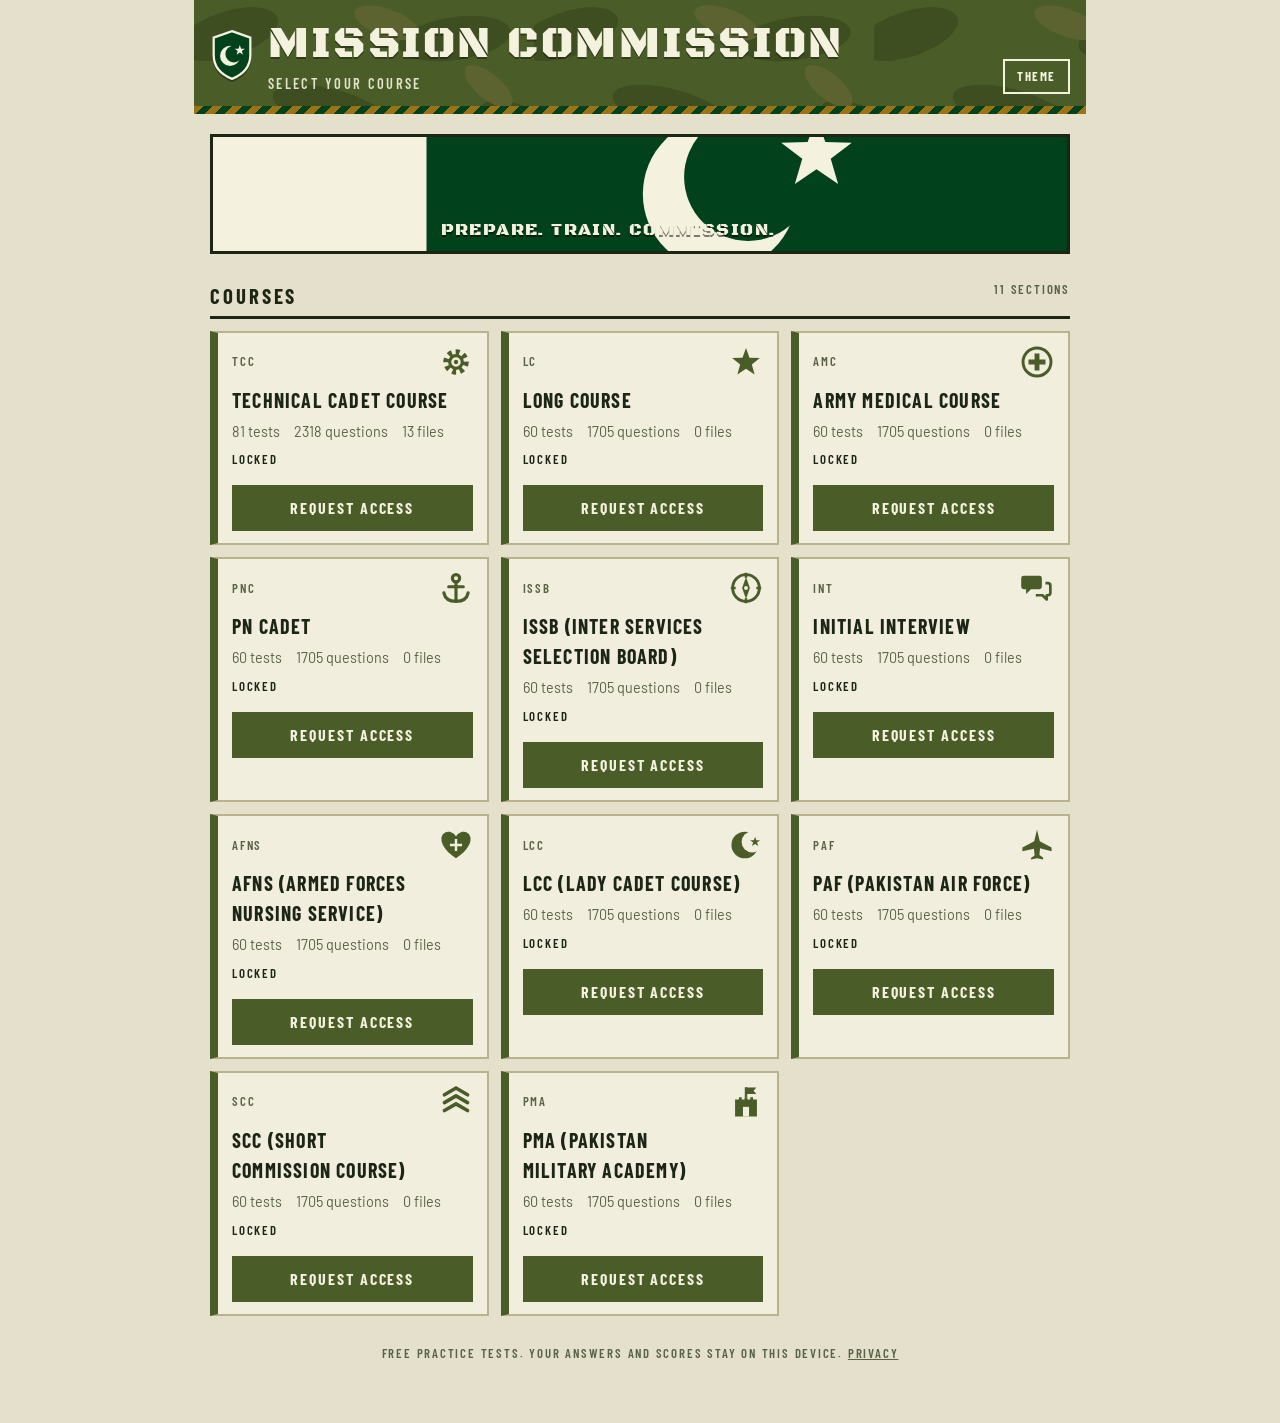
==== index.html @ 582a032e "Mission Commission website" ====
<!doctype html>
<html lang="en"><head><meta charset="utf-8"><meta name="viewport" content="width=device-width,initial-scale=1,viewport-fit=cover">
<title>Mission Commission · Free ISSB, PMA &amp; TCC Mock Tests</title>
<meta name="description" content="Free mock tests for Pakistan Armed Forces entry: ISSB, PMA Long Course, TCC, PAF, PN, AFNS and more. Timed verbal, non-verbal and academic tests with instant results.">
<meta name="theme-color" content="#01411C">
<link rel="icon" href="icons/favicon.svg" type="image/svg+xml">
<link rel="icon" href="icons/favicon-32.png" sizes="32x32" type="image/png">
<link rel="apple-touch-icon" href="icons/apple-touch-icon.png">
<link rel="manifest" href="manifest.webmanifest">
<meta name="apple-mobile-web-app-capable" content="yes">
<meta name="apple-mobile-web-app-title" content="Mission Commission">
<meta property="og:type" content="website">
<meta property="og:title" content="Mission Commission · Free Mock Tests">
<meta property="og:description" content="Free mock tests for Pakistan Armed Forces entry: ISSB, PMA Long Course, TCC, PAF, PN, AFNS and more. Timed verbal, non-verbal and academic tests with instant results.">
<meta property="og:image" content="https://YOUR-DOMAIN/og-image.png">
<meta property="og:url" content="https://YOUR-DOMAIN/">
<meta name="twitter:card" content="summary_large_image">
<link rel="preconnect" href="https://fonts.googleapis.com"><link rel="preconnect" href="https://fonts.gstatic.com" crossorigin>
<link rel="stylesheet" href="style.css">
</head><body>
<div id="app" class="wrap"><div style="padding:28px 0"><h1 style="font-family:Impact,'Arial Black',sans-serif;text-transform:uppercase;letter-spacing:.05em;font-size:2rem">Mission Commission</h1><p style="font-size:1.05rem"><b>Loading…</b> Open this link in Chrome or Safari.</p></div></div>
<noscript><p style="padding:20px">Mission Commission needs JavaScript. Please turn on JavaScript or open this page in Chrome or Safari.</p></noscript>

<script src="data/tests.js" defer></script>
<script src="app.js" defer></script>
<script>if('serviceWorker' in navigator)addEventListener('load',()=>navigator.serviceWorker.register('sw.js').catch(()=>{}));</script>
</body></html>
---- style.css ----
html{color-scheme:light}body{margin:0;font-size:16px;padding-left:16px;padding-right:16px}
@media (prefers-color-scheme: dark){:root:not([data-theme="light"]){color-scheme:dark}}
/* Layout: one centred field-manual column. Briefing board (test list) -> exam screen with sticky timer bar and slide-out roll-call palette -> debrief. */
:root{
  --bg:#e4e0cb; --panel:#f1eedd; --ink:#1d2514; --muted:#5b6247; --line:#b8b38d;
  --olive:#4a5d28; --olive-ink:#f4f1de; --brass:#9a7414; --ok:#2f6b2a; --bad:#a3301f; --none:#7a6a1c;
  --ok-bg:#d9e6c6; --bad-bg:#f0d3c8; --none-bg:#efe3b4;
  --font-display:'Black Ops One','Impact','Arial Black',sans-serif;
  --font-head:'Barlow Condensed','Arial Narrow',sans-serif;
  --font-body:'Barlow','Segoe UI',Arial,sans-serif;
}
@media (prefers-color-scheme: dark){:root:not([data-theme="light"]){
  --bg:#141a0e; --panel:#1e2615; --ink:#e9e7d3; --muted:#a3a98a; --line:#3b4528;
  --olive:#7f9a45; --olive-ink:#11160a; --brass:#d1a93a; --ok:#9fcf7a; --bad:#f08a72; --none:#e0c25a;
  --ok-bg:#2a3c1d; --bad-bg:#4a2419; --none-bg:#41381a; color-scheme:dark}}
:root[data-theme="dark"]{
  --bg:#141a0e; --panel:#1e2615; --ink:#e9e7d3; --muted:#a3a98a; --line:#3b4528;
  --olive:#7f9a45; --olive-ink:#11160a; --brass:#d1a93a; --ok:#9fcf7a; --bad:#f08a72; --none:#e0c25a;
  --ok-bg:#2a3c1d; --bad-bg:#4a2419; --none-bg:#41381a; color-scheme:dark}
*{box-sizing:border-box}
body{background:var(--bg);color:var(--ink);font-family:var(--font-body);font-size:16px;line-height:1.5;
  padding-block:0 40px;padding-left:max(16px,env(safe-area-inset-left,0px));padding-right:max(16px,env(safe-area-inset-right,0px))}
body::before{content:"";position:fixed;inset:0 0 auto;height:env(safe-area-inset-top,0px);z-index:30;background:var(--olive)}
.wrap{max-width:860px;margin:0 auto}
button{font:inherit;color:inherit;cursor:pointer}
:focus-visible{outline:3px solid var(--brass);outline-offset:2px}
h1,h2,h3{margin:0;font-weight:400;text-wrap:balance}
.stencil{font-family:var(--font-display);letter-spacing:.04em;text-transform:uppercase}
.label{font-family:var(--font-head);font-weight:600;letter-spacing:.14em;text-transform:uppercase;font-size:.8rem;color:var(--muted)}
.num{font-variant-numeric:tabular-nums}

/* masthead */
.mast{background:var(--olive);color:var(--olive-ink);margin:0 calc(-1*max(16px,env(safe-area-inset-left,0px)));
  padding:22px max(16px,env(safe-area-inset-left,0px)) 20px;border-bottom:6px double var(--brass)}
.mast .wrap{display:flex;justify-content:space-between;gap:16px;align-items:flex-end;flex-wrap:wrap}
.mast h1{font-family:var(--font-display);font-size:clamp(1.8rem,6vw,2.8rem);line-height:1;text-transform:uppercase;letter-spacing:.05em}
.mast p{margin:6px 0 0;font-family:var(--font-head);font-weight:600;letter-spacing:.16em;text-transform:uppercase;font-size:.9rem;opacity:.9}
.theme{border:2px solid currentColor;background:transparent;padding:6px 12px;font-family:var(--font-head);font-weight:700;letter-spacing:.12em;text-transform:uppercase;font-size:.8rem;color:var(--olive-ink)}

/* home */
.intro{margin:22px 0 8px;display:flex;gap:10px 28px;flex-wrap:wrap}
.intro div{min-width:0}
.intro b{font-family:var(--font-display);font-size:1.5rem;display:block;line-height:1.1}
.group{margin-top:26px}
.group h2{font-family:var(--font-head);font-weight:700;font-size:1.3rem;letter-spacing:.14em;text-transform:uppercase;border-bottom:3px solid var(--ink);padding-bottom:4px;margin-bottom:12px;display:flex;justify-content:space-between;gap:10px;flex-wrap:wrap}
.grid{display:grid;grid-template-columns:repeat(auto-fill,minmax(240px,1fr));gap:12px}
.card{background:var(--panel);border:2px solid var(--line);border-left:8px solid var(--olive);padding:12px 14px;display:flex;flex-direction:column;gap:6px;min-width:0}
.card h3{font-family:var(--font-head);font-weight:700;font-size:1.25rem;letter-spacing:.06em;text-transform:uppercase}
.meta{display:flex;gap:6px 14px;flex-wrap:wrap;font-size:.9rem;color:var(--muted)}
.best{font-family:var(--font-head);font-weight:600;font-size:.95rem;letter-spacing:.06em;text-transform:uppercase;min-height:1.4em}
.best.has{color:var(--ok)}
.btn{background:var(--olive);color:var(--olive-ink);border:2px solid var(--olive);padding:9px 16px;font-family:var(--font-head);font-weight:700;letter-spacing:.12em;text-transform:uppercase;font-size:1rem;min-height:44px}
.btn:hover{filter:brightness(1.1)}
.btn.ghost{background:transparent;color:var(--ink);border-color:var(--ink)}
.btn.danger{background:var(--bad);border-color:var(--bad);color:#fff}
.btn[disabled]{opacity:.4;cursor:not-allowed}
.rules{margin-top:30px;padding:14px 16px;border:2px dashed var(--line);color:var(--muted);font-size:.95rem}
.rules ul{margin:6px 0 0;padding-left:20px}

/* exam */
.bar{position:sticky;top:env(safe-area-inset-top,0px);z-index:20;background:var(--olive);color:var(--olive-ink);
  margin:0 calc(-1*max(16px,env(safe-area-inset-left,0px)));padding:8px max(16px,env(safe-area-inset-left,0px));border-bottom:4px solid var(--brass)}
.bar .wrap{display:flex;align-items:center;justify-content:space-between;gap:10px;flex-wrap:wrap}
.bar .t{font-family:var(--font-head);font-weight:700;letter-spacing:.1em;text-transform:uppercase;font-size:1rem;min-width:0}
.clock{font-family:var(--font-display);font-size:1.7rem;letter-spacing:.06em;font-variant-numeric:tabular-nums;line-height:1}
.clock.low{color:#ffd27a;animation:blink 1s steps(2) infinite}
@keyframes blink{50%{opacity:.45}}
@media (prefers-reduced-motion:reduce){.clock.low{animation:none}}
.prog{height:6px;background:var(--line);margin-top:0}
.prog i{display:block;height:100%;background:var(--brass);width:0}
.exam{display:grid;grid-template-columns:minmax(0,1fr) 230px;gap:20px;margin-top:18px;align-items:start}
@media (max-width:760px){.exam{grid-template-columns:minmax(0,1fr)}}
.qbox{background:var(--panel);border:2px solid var(--line);padding:16px}
.qhead{display:flex;justify-content:space-between;gap:10px;flex-wrap:wrap;margin-bottom:10px}
.qtext{font-size:1.15rem;font-weight:500;white-space:pre-line;overflow-wrap:anywhere;margin-bottom:14px}
.opts{display:grid;gap:10px}
.opt{display:flex;gap:12px;align-items:flex-start;text-align:left;width:100%;background:var(--bg);border:2px solid var(--line);padding:10px 12px;min-height:48px}
.opt:hover{border-color:var(--olive)}
.opt .k{flex:none;width:32px;height:32px;display:grid;place-items:center;border:2px solid var(--ink);font-family:var(--font-head);font-weight:700;font-size:1.1rem}
.opt .x{min-width:0;overflow-wrap:anywhere;padding-top:3px}
.opt.sel{background:var(--olive);color:var(--olive-ink);border-color:var(--olive)}
.opt.sel .k{background:var(--olive-ink);color:var(--olive);border-color:var(--olive-ink)}
.nav{display:flex;gap:10px;flex-wrap:wrap;margin-top:16px}
.nav .sp{flex:1}
.pal{background:var(--panel);border:2px solid var(--line);padding:12px}
.cells{display:grid;grid-template-columns:repeat(auto-fill,minmax(38px,1fr));gap:6px;margin-top:8px}
.cell{height:38px;border:2px solid var(--line);background:var(--bg);font-family:var(--font-head);font-weight:700;font-size:1rem;position:relative;padding:0}
.cell.ans{background:var(--olive);color:var(--olive-ink);border-color:var(--olive)}
.cell.flag::after{content:"";position:absolute;top:-2px;right:-2px;border:7px solid transparent;border-top-color:var(--brass);border-right-color:var(--brass)}
.cell.cur{outline:3px solid var(--brass);outline-offset:1px}
.legend{display:flex;flex-wrap:wrap;gap:4px 12px;margin-top:10px;font-size:.82rem;color:var(--muted)}
.legend span::before{content:"";display:inline-block;width:12px;height:12px;border:2px solid var(--line);margin-right:5px;vertical-align:-2px;background:var(--bg)}
.legend .a::before{background:var(--olive);border-color:var(--olive)}
.legend .f::before{background:var(--brass);border-color:var(--brass)}
.count{display:flex;justify-content:space-between;font-family:var(--font-head);font-weight:600;letter-spacing:.06em;text-transform:uppercase;margin-top:8px;font-size:.95rem}

.empty{border:2px dashed var(--line);padding:22px 18px;color:var(--muted)}
.empty b{display:block;color:var(--ink);font-family:var(--font-head);font-size:1.2rem;letter-spacing:.06em;text-transform:uppercase}
.empty p{margin:4px 0 0}
.frow{display:flex;gap:10px;align-items:center;flex-wrap:wrap;background:var(--panel);border:2px solid var(--line);border-left:8px solid var(--olive);padding:10px 12px;margin-bottom:10px}
.frow .fn{flex:1;min-width:160px;display:flex;flex-direction:column;overflow-wrap:anywhere}
.frow a.btn{text-decoration:none;display:inline-flex;align-items:center}
/* dialogs */
.veil{position:fixed;inset:0;background:rgba(10,14,6,.72);z-index:40;display:grid;place-items:center;padding:16px}
.dlg{background:var(--panel);border:3px solid var(--ink);max-width:440px;width:100%;padding:20px}
.dlg h3{font-family:var(--font-display);text-transform:uppercase;font-size:1.4rem;margin-bottom:8px}
.dlg .row{display:flex;gap:10px;flex-wrap:wrap;margin-top:16px}

/* results */
.score{margin-top:20px;background:var(--panel);border:3px solid var(--ink);padding:18px;display:grid;grid-template-columns:auto minmax(0,1fr);gap:18px;align-items:center}
@media (max-width:520px){.score{grid-template-columns:minmax(0,1fr)}}
.big{font-family:var(--font-display);font-size:clamp(3rem,14vw,5rem);line-height:1}
.big small{font-size:.4em;color:var(--muted)}
.verdict{font-family:var(--font-head);font-weight:700;font-size:1.5rem;letter-spacing:.1em;text-transform:uppercase}
.stats{display:grid;grid-template-columns:repeat(auto-fit,minmax(120px,1fr));gap:10px;margin-top:14px}
.stat{padding:10px 12px;border:2px solid var(--line);border-left-width:8px;background:var(--bg)}
.stat b{display:block;font-family:var(--font-display);font-size:1.8rem;line-height:1.1}
.stat.ok{border-left-color:var(--ok)} .stat.bad{border-left-color:var(--bad)} .stat.none{border-left-color:var(--none)}
.bars{display:flex;height:16px;margin-top:14px;border:2px solid var(--ink)}
.bars i{display:block;height:100%}
.filters{display:flex;gap:8px;flex-wrap:wrap;margin:22px 0 10px;align-items:center}
.chip{border:2px solid var(--ink);background:transparent;padding:6px 12px;font-family:var(--font-head);font-weight:700;letter-spacing:.1em;text-transform:uppercase;font-size:.9rem}
.chip[aria-pressed="true"]{background:var(--ink);color:var(--bg)}
.rev{background:var(--panel);border:2px solid var(--line);border-left:8px solid var(--line);padding:12px 14px;margin-bottom:12px}
.rev.ok{border-left-color:var(--ok)} .rev.bad{border-left-color:var(--bad)} .rev.none{border-left-color:var(--none)}
.tag{display:inline-block;padding:1px 8px;font-family:var(--font-head);font-weight:700;letter-spacing:.1em;text-transform:uppercase;font-size:.8rem}
.tag.ok{background:var(--ok-bg);color:var(--ok)} .tag.bad{background:var(--bad-bg);color:var(--bad)} .tag.none{background:var(--none-bg);color:var(--none)}
.ro{display:flex;gap:10px;padding:6px 8px;margin-top:6px;border:2px solid transparent}
.ro .k{flex:none;font-family:var(--font-head);font-weight:700;width:24px}
.ro .x{min-width:0;overflow-wrap:anywhere}
.ro.right{background:var(--ok-bg);border-color:var(--ok)}
.ro.wrong{background:var(--bad-bg);border-color:var(--bad)}
.ro em{font-style:normal;font-family:var(--font-head);font-weight:700;letter-spacing:.08em;text-transform:uppercase;font-size:.8rem;margin-left:auto;flex:none;padding-left:8px}
.footer{margin-top:30px;text-align:center}

.mast{background-color:var(--olive);background-image:url("data:image/svg+xml,<svg xmlns='http://www.w3.org/2000/svg' viewBox='0 0 300 140'><g opacity='.5'><ellipse cx='30' cy='30' rx='46' ry='20' fill='%23324019' transform='rotate(-18 30 30)'/><ellipse cx='120' cy='96' rx='52' ry='18' fill='%23324019' transform='rotate(14 120 96)'/><ellipse cx='230' cy='34' rx='50' ry='19' fill='%23324019' transform='rotate(-8 230 34)'/><ellipse cx='290' cy='110' rx='40' ry='16' fill='%23324019' transform='rotate(24 290 110)'/><ellipse cx='170' cy='20' rx='30' ry='12' fill='%23706a38' transform='rotate(20 170 20)'/><ellipse cx='60' cy='112' rx='36' ry='13' fill='%23706a38' transform='rotate(-12 60 112)'/><ellipse cx='260' cy='76' rx='26' ry='11' fill='%23706a38' transform='rotate(40 260 76)'/></g></svg>");background-size:340px auto;position:relative;border-bottom:0}
.mast::after{content:"";position:absolute;left:0;right:0;bottom:0;height:8px;background:repeating-linear-gradient(-45deg,var(--brass) 0 7px,#01411C 7px 14px)}
.mast .wrap{position:relative}
.brand{display:flex;gap:14px;align-items:center;min-width:0}
.brand>div{min-width:0}
.badge{flex:none;display:block;filter:drop-shadow(0 2px 0 rgba(0,0,0,.35));animation:pop .7s cubic-bezier(.2,1.4,.4,1) both}
.mbtns{display:flex;gap:8px;flex-wrap:wrap}
.mast h1{text-shadow:0 2px 0 rgba(0,0,0,.35)}
.cico{display:inline-flex;color:var(--olive);width:34px;height:34px}
.cico svg{overflow:visible}
.cico :is(.a-spin,.a-twinkle,.a-twinkle2,.a-beat,.a-sway,.a-needle,.a-bob,.a-fly,.a-flag,.c1,.c2,.c3){transform-box:fill-box;transform-origin:center}
.a-spin{animation:spin 7s linear infinite}
.a-twinkle{animation:twinkle 2.4s ease-in-out infinite}
.a-twinkle2{animation:twinkle 1.8s ease-in-out infinite}
.a-beat{animation:beat 1.6s ease-in-out infinite}
.a-sway{transform-origin:50% 10%!important;animation:sway 3.2s ease-in-out infinite}
.a-needle{animation:needle 5s ease-in-out infinite}
.a-bob{animation:bob 2.2s ease-in-out infinite}
.a-fly{animation:fly 3s ease-in-out infinite}
.a-flag{transform-origin:0 50%!important;animation:wave 1.4s ease-in-out infinite}
.c1,.c2,.c3{animation:chev 1.8s ease-in-out infinite}.c2{animation-delay:.2s}.c1{animation-delay:.4s}
.card:hover .cico{filter:drop-shadow(0 0 4px var(--brass))}
@keyframes spin{to{transform:rotate(360deg)}}
@keyframes twinkle{0%,100%{transform:scale(1) rotate(0)}50%{transform:scale(1.18) rotate(12deg)}}
@keyframes beat{0%,100%{transform:scale(1)}15%{transform:scale(1.14)}30%{transform:scale(1)}45%{transform:scale(1.1)}}
@keyframes sway{0%,100%{transform:rotate(-9deg)}50%{transform:rotate(9deg)}}
@keyframes needle{0%{transform:rotate(-30deg)}30%{transform:rotate(40deg)}60%{transform:rotate(-12deg)}100%{transform:rotate(-30deg)}}
@keyframes bob{0%,100%{transform:translateY(0)}50%{transform:translateY(-2.5px)}}
@keyframes fly{0%,100%{transform:translate(-1px,1.5px) rotate(-4deg)}50%{transform:translate(1px,-1.5px) rotate(4deg)}}
@keyframes wave{0%,100%{transform:skewY(0) scaleX(1)}50%{transform:skewY(-9deg) scaleX(.86)}}
@keyframes chev{0%,100%{opacity:.35;transform:translateY(2px)}50%{opacity:1;transform:translateY(-1px)}}
.facts{display:flex;gap:8px;flex-wrap:wrap}
@media (max-width:520px){.facts{width:100%}.facts .btn{flex:1;justify-content:center;text-align:center}}
.fico{flex:none;width:44px;height:44px;display:grid;place-items:center;background:#01411C;color:#f4f1de;font-family:var(--font-display);font-size:.8rem;letter-spacing:.06em;border:2px solid var(--ink)}
.cardhead{display:flex;align-items:center;justify-content:space-between;gap:8px}
.banner{display:block;margin-top:20px;border:3px solid var(--ink);position:relative;overflow:hidden;height:120px}
.banner svg{display:block;width:100%;height:100%}
.banner .txt{position:absolute;left:calc(25% + 14px);bottom:8px;right:10px;color:#f4f1de;font-family:var(--font-display);text-transform:uppercase;letter-spacing:.08em;font-size:clamp(.8rem,3.4vw,1.1rem);text-shadow:0 2px 0 rgba(0,0,0,.5);text-align:left}
.sweep{animation:sweep 4.5s ease-in-out infinite}
@keyframes sweep{0%{transform:translateX(0) skewX(-20deg)}60%,100%{transform:translateX(420px) skewX(-20deg)}}
@keyframes rise{from{opacity:0;transform:translateY(14px)}to{opacity:1;transform:none}}
@keyframes pop{from{opacity:0;transform:scale(.6)}to{opacity:1;transform:none}}
@keyframes slidein{from{opacity:0;transform:translateX(18px)}to{opacity:1;transform:none}}
@keyframes grow{from{transform:scaleX(0)}to{transform:scaleX(1)}}
#app>*{animation:rise .35s ease-out both}
.grid>*,.stats>*,.rev,.frow{animation:rise .4s ease-out both}
.grid>*:nth-child(2),.stats>*:nth-child(2){animation-delay:.06s}.grid>*:nth-child(3),.stats>*:nth-child(3){animation-delay:.12s}
.grid>*:nth-child(4),.stats>*:nth-child(4){animation-delay:.18s}.grid>*:nth-child(5){animation-delay:.24s}.grid>*:nth-child(6){animation-delay:.3s}
.grid>*:nth-child(n+7){animation-delay:.34s}
.card{transition:transform .15s,box-shadow .15s}
.card:hover{transform:translateY(-3px);box-shadow:0 6px 0 var(--line)}
.btn{transition:transform .1s,filter .15s}
.btn:active{transform:scale(.97)}
.qbox.swap{animation:slidein .28s ease-out both}
.opt.sel{animation:pop .22s ease-out}
.cell{transition:background .15s,transform .1s}
.cell:active{transform:scale(.92)}
.bars i{transform-origin:left;animation:grow .9s .15s cubic-bezier(.2,.8,.2,1) both}
.prog i{transition:width .4s ease}
.big{animation:pop .5s cubic-bezier(.2,1.4,.4,1) both}
@media (prefers-reduced-motion:reduce){*,*::before,*::after{animation:none!important;transition:none!important}}
.qimg{display:block;max-width:100%;height:auto;margin:0 auto 14px;background:#fff;border:2px solid var(--line)}
.picopts{grid-template-columns:repeat(auto-fit,minmax(64px,1fr))}
.opt.pic{justify-content:center;min-height:56px;padding:8px}
.opt.pic .k{width:36px;height:36px;font-size:1.25rem}
.picrev{display:flex;gap:8px;flex-wrap:wrap;margin-top:8px}

.accl{display:block;margin:2px 0 10px;color:var(--ink-soft,inherit)}.accl.on{color:var(--olive)}
.lockcard{max-width:560px;margin:22px auto;padding:22px;border:2px solid var(--ink);background:var(--card,transparent);animation:rise .4s both}
.lockico{display:inline-block;color:var(--olive);margin-bottom:6px}
.lockcard h2{margin:0 0 6px;font-family:var(--font-head);text-transform:uppercase;letter-spacing:.06em}
.locknote{margin:0 0 12px}.locksteps{margin:0 0 14px;padding-left:20px;line-height:1.5}.locksteps li{margin:4px 0}
.lockacts{display:flex;flex-wrap:wrap;gap:10px;margin-bottom:10px}.lockacts .btn{text-decoration:none;display:inline-flex;align-items:center}
.reqtext{width:100%;box-sizing:border-box;font:inherit;font-size:.9rem;padding:8px;border:1px solid var(--ink);background:transparent;color:var(--ink);resize:none;margin-bottom:12px}
.lockrow{display:flex;gap:10px;flex-wrap:wrap}.codein{flex:1 1 220px;min-height:44px;box-sizing:border-box;padding:8px 10px;font:inherit;border:2px solid var(--ink);background:transparent;color:var(--ink)}
.lockmsg{min-height:1.4em;margin-top:10px;font-weight:600}.lockmsg.bad{color:var(--bad)}.lockmsg.good{color:var(--olive)}
.lockdev{margin:14px 0 0;display:block}

/* Resume banner and footer (web build) */
.resume{display:flex;flex-wrap:wrap;gap:12px;align-items:center;justify-content:space-between;background:var(--panel);border:2px solid var(--brass);padding:14px 16px;margin:16px 0}
.resume b{display:block;font-family:var(--font-head);font-size:1.15rem;text-transform:uppercase;letter-spacing:.04em}
.resume .nav{margin:0}
.sitefoot{text-align:center;margin:28px 0 20px;opacity:.85}
.sitefoot a{color:inherit}
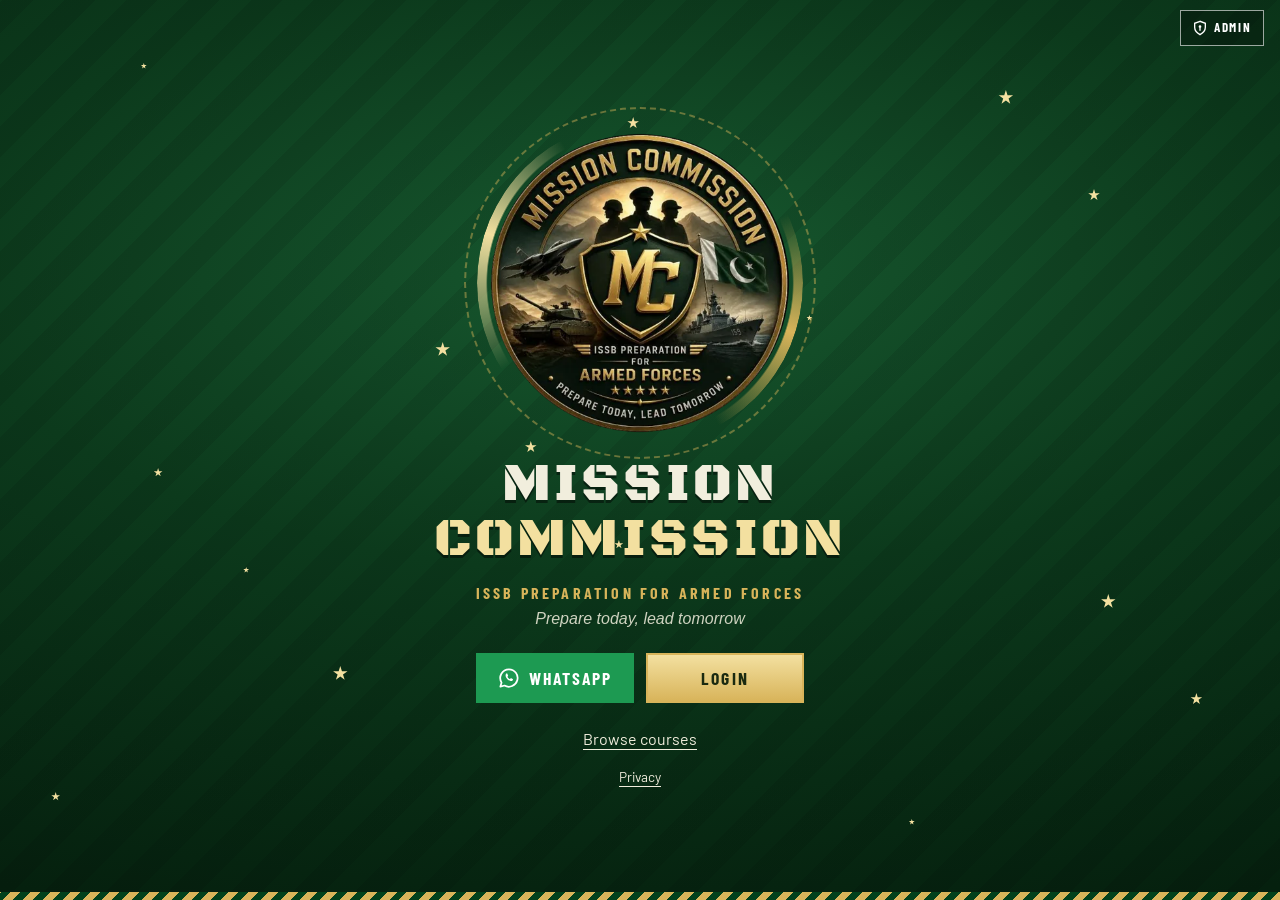
==== commit 3f1e3b5d: "Update Mission Commission with intro, login, admin and new design" ====
--- a/index.html
+++ b/index.html
@@ -1,27 +1,20 @@
 <!doctype html>
-<html lang="en"><head><meta charset="utf-8"><meta name="viewport" content="width=device-width,initial-scale=1,viewport-fit=cover">
-<title>Mission Commission · Free ISSB, PMA &amp; TCC Mock Tests</title>
-<meta name="description" content="Free mock tests for Pakistan Armed Forces entry: ISSB, PMA Long Course, TCC, PAF, PN, AFNS and more. Timed verbal, non-verbal and academic tests with instant results.">
-<meta name="theme-color" content="#01411C">
-<link rel="icon" href="icons/favicon.svg" type="image/svg+xml">
-<link rel="icon" href="icons/favicon-32.png" sizes="32x32" type="image/png">
+<html lang="en"><head><meta charset="utf-8">
+<meta name="viewport" content="width=device-width,initial-scale=1,viewport-fit=cover">
+<title>Mission Commission</title>
+<meta name="description" content="ISSB preparation for armed forces: timed mock tests in verbal, non-verbal and academics for every course.">
+<meta name="theme-color" content="#4a5d28">
+<meta property="og:title" content="Mission Commission"><meta property="og:description" content="ISSB preparation for armed forces. Prepare today, lead tomorrow."><meta property="og:type" content="website"><meta property="og:image" content="og-image.png">
+<link rel="icon" href="favicon.ico" sizes="any"><link rel="icon" type="image/png" sizes="32x32" href="icons/favicon-32.png">
 <link rel="apple-touch-icon" href="icons/apple-touch-icon.png">
 <link rel="manifest" href="manifest.webmanifest">
-<meta name="apple-mobile-web-app-capable" content="yes">
-<meta name="apple-mobile-web-app-title" content="Mission Commission">
-<meta property="og:type" content="website">
-<meta property="og:title" content="Mission Commission · Free Mock Tests">
-<meta property="og:description" content="Free mock tests for Pakistan Armed Forces entry: ISSB, PMA Long Course, TCC, PAF, PN, AFNS and more. Timed verbal, non-verbal and academic tests with instant results.">
-<meta property="og:image" content="https://YOUR-DOMAIN/og-image.png">
-<meta property="og:url" content="https://YOUR-DOMAIN/">
-<meta name="twitter:card" content="summary_large_image">
-<link rel="preconnect" href="https://fonts.googleapis.com"><link rel="preconnect" href="https://fonts.gstatic.com" crossorigin>
 <link rel="stylesheet" href="style.css">
 </head><body>
-<div id="app" class="wrap"><div style="padding:28px 0"><h1 style="font-family:Impact,'Arial Black',sans-serif;text-transform:uppercase;letter-spacing:.05em;font-size:2rem">Mission Commission</h1><p style="font-size:1.05rem"><b>Loading…</b> Open this link in Chrome or Safari.</p></div></div>
-<noscript><p style="padding:20px">Mission Commission needs JavaScript. Please turn on JavaScript or open this page in Chrome or Safari.</p></noscript>
+<div id="app" class="wrap"><div style="padding:28px 0"><h1 style="font-family:Impact,'Arial Black',sans-serif;text-transform:uppercase;letter-spacing:.05em;font-size:2rem">Mission Commission</h1><p style="font-size:1.05rem"><b>This preview cannot run the tests.</b> The file opened in a viewer that blocks scripts (for example the WhatsApp or Files preview).</p><p style="font-size:1.05rem">Open it in the Documents app, or use the web link, then open it in Safari or Chrome.</p></div></div>
+<noscript><p style="padding:20px">Mission Commission needs JavaScript. Open this file in Chrome or Safari, not in a file preview or a chat app.</p></noscript>
 
-<script src="data/tests.js" defer></script>
-<script src="app.js" defer></script>
-<script>if('serviceWorker' in navigator)addEventListener('load',()=>navigator.serviceWorker.register('sw.js').catch(()=>{}));</script>
+<script src="data/tests.js"></script>
+<script src="data/files.js"></script>
+<script src="data/admin.js"></script>
+<script src="app.js"></script>
 </body></html>
--- a/style.css
+++ b/style.css
@@ -1,5 +1,4 @@
-html{color-scheme:light}body{margin:0;font-size:16px;padding-left:16px;padding-right:16px}
-@media (prefers-color-scheme: dark){:root:not([data-theme="light"]){color-scheme:dark}}
+
 /* Layout: one centred field-manual column. Briefing board (test list) -> exam screen with sticky timer bar and slide-out roll-call palette -> debrief. */
 :root{
   --bg:#e4e0cb; --panel:#f1eedd; --ink:#1d2514; --muted:#5b6247; --line:#b8b38d;
@@ -210,10 +209,55 @@
 .lockrow{display:flex;gap:10px;flex-wrap:wrap}.codein{flex:1 1 220px;min-height:44px;box-sizing:border-box;padding:8px 10px;font:inherit;border:2px solid var(--ink);background:transparent;color:var(--ink)}
 .lockmsg{min-height:1.4em;margin-top:10px;font-weight:600}.lockmsg.bad{color:var(--bad)}.lockmsg.good{color:var(--olive)}
 .lockdev{margin:14px 0 0;display:block}
-
-/* Resume banner and footer (web build) */
-.resume{display:flex;flex-wrap:wrap;gap:12px;align-items:center;justify-content:space-between;background:var(--panel);border:2px solid var(--brass);padding:14px 16px;margin:16px 0}
-.resume b{display:block;font-family:var(--font-head);font-size:1.15rem;text-transform:uppercase;letter-spacing:.04em}
-.resume .nav{margin:0}
-.sitefoot{text-align:center;margin:28px 0 20px;opacity:.85}
-.sitefoot a{color:inherit}
+/* ---- logo, intro, admin ---- */
+:root{--ig1:#05200e;--ig2:#0c3a1c;--ig3:#17582f;--gold:#d8b45a;--gold2:#f3e0a0;--ipaper:#f1eedd}
+@keyframes mcspin{to{transform:rotate(360deg)}}
+@keyframes emblemIn{from{opacity:0;transform:scale(.35) rotate(-28deg)}60%{opacity:1}to{opacity:1;transform:none}}
+@keyframes glow{0%,100%{box-shadow:0 0 0 0 rgba(216,180,90,0),0 10px 30px rgba(0,0,0,.5)}50%{box-shadow:0 0 34px 6px rgba(216,180,90,.42),0 10px 30px rgba(0,0,0,.5)}}
+@keyframes letterUp{from{opacity:0;transform:translateY(28px) scale(.9)}to{opacity:1;transform:none}}
+@keyframes twk{0%,100%{opacity:.15;transform:scale(.7)}50%{opacity:.85;transform:scale(1.1)}}
+@keyframes shine{from{background-position:160% 0}to{background-position:-60% 0}}
+@keyframes stampIn{0%{opacity:0;transform:scale(2.6) rotate(-20deg)}55%{opacity:1;transform:scale(.92) rotate(3deg)}100%{opacity:1;transform:none}}
+.intro-pg{position:fixed;inset:0;z-index:60;overflow:auto;display:flex;flex-direction:column;align-items:center;justify-content:center;text-align:center;color:var(--ipaper);isolation:isolate;
+  padding:calc(64px + env(safe-area-inset-top,0px)) max(16px,env(safe-area-inset-right,0px)) calc(34px + env(safe-area-inset-bottom,0px)) max(16px,env(safe-area-inset-left,0px));
+  background:radial-gradient(120% 75% at 50% 30%,var(--ig3) 0%,var(--ig2) 45%,var(--ig1) 100%)}
+.intro-pg::before{content:"";position:absolute;inset:0;z-index:-1;opacity:.5;background:repeating-linear-gradient(-45deg,transparent 0 22px,rgba(0,0,0,.18) 22px 44px)}
+.stars{position:absolute;inset:0;z-index:-1;pointer-events:none;overflow:hidden}
+.stars i{position:absolute;width:var(--s);height:var(--s);background:var(--gold2);clip-path:polygon(50% 0,61% 35%,98% 35%,68% 57%,79% 91%,50% 70%,21% 91%,32% 57%,2% 35%,39% 35%);animation:twk 3.2s ease-in-out infinite}
+.emblem{position:relative;width:min(64vw,300px);aspect-ratio:1;margin:0 auto 18px;flex:none}
+.logo-big{position:relative;display:block;width:100%;height:100%;border-radius:50%;animation:emblemIn 1.1s cubic-bezier(.2,1.15,.3,1) both,glow 3.8s 1.3s ease-in-out infinite}
+.ring{position:absolute;border-radius:50%;pointer-events:none}
+.ring.r1{inset:-13px;background:conic-gradient(from 0deg,transparent 0 18%,var(--gold) 30%,transparent 42% 66%,var(--gold2) 80%,transparent 92%);-webkit-mask:radial-gradient(circle closest-side,transparent 93.5%,#000 94.5%);mask:radial-gradient(circle closest-side,transparent 93.5%,#000 94.5%);animation:mcspin 6s linear infinite}
+.ring.r2{inset:-26px;border:2px dashed rgba(216,180,90,.45);animation:mcspin 28s linear infinite reverse}
+.it{margin:6px 0 0;font-family:var(--font-display);font-weight:400;text-transform:uppercase;line-height:1.02;letter-spacing:.06em;font-size:clamp(2rem,9vw,3.4rem);text-shadow:0 3px 0 rgba(0,0,0,.45)}
+.itl{display:block}.itl:last-child{color:var(--gold2)}
+.ch{display:inline-block;opacity:0;animation:letterUp .6s cubic-bezier(.2,1.3,.4,1) both}
+.is{margin:14px 0 2px;font-family:var(--font-head);font-weight:700;letter-spacing:.2em;text-transform:uppercase;font-size:1rem;color:var(--gold);opacity:0;animation:rise .7s 1.5s both}
+.iq{margin:0 0 22px;font-style:italic;opacity:0;animation:rise .7s 1.7s both;color:rgba(241,238,221,.85)}
+.iacts{display:flex;gap:12px;flex-wrap:wrap;justify-content:center;margin-bottom:14px}
+.ibtn{display:inline-flex;align-items:center;justify-content:center;gap:9px;min-width:158px;min-height:50px;font-size:1.1rem;text-decoration:none;opacity:0;animation:rise .6s both}
+.ibtn.wa{background:#1d9a52;border-color:#1d9a52;color:#fff;animation-delay:1.9s}
+.ibtn.lg{background:linear-gradient(180deg,var(--gold2),var(--gold));border-color:var(--gold);color:#1b2a10;animation-delay:2.05s}
+.ibtn:hover{filter:brightness(1.1);transform:translateY(-2px)}
+.ilink{background:none;border:0;color:var(--ipaper);text-decoration:underline;text-underline-offset:4px;font:inherit;min-height:44px;padding:6px 10px;opacity:0;animation:rise .6s 2.3s both}
+.istripe{position:absolute;left:0;right:0;bottom:0;height:8px;background:repeating-linear-gradient(-45deg,var(--gold) 0 7px,#01411C 7px 14px)}
+.admin{position:absolute;top:8px;right:max(16px,env(safe-area-inset-right,0px));z-index:6;display:inline-flex;align-items:center;gap:6px;min-height:36px;padding:4px 11px;background:rgba(0,0,0,.3);color:#fff;border:1px solid rgba(255,255,255,.6);font-family:var(--font-head);font-weight:700;font-size:.82rem;letter-spacing:.14em;text-transform:uppercase}
+.admin:hover{background:rgba(0,0,0,.5)}
+.intro-pg .admin{top:calc(10px + env(safe-area-inset-top,0px))}
+.mast .wrap{padding-top:26px}
+.mlogo{flex:none;position:relative;display:block;width:64px;height:64px;border-radius:50%;padding:0;border:0;background:none;cursor:pointer;overflow:hidden;box-shadow:0 0 0 2px var(--brass),0 3px 0 rgba(0,0,0,.35);animation:pop .8s cubic-bezier(.2,1.4,.4,1) both,glow 4.5s 1.4s ease-in-out infinite}
+.mlogo img{display:block;width:100%;height:100%;border-radius:50%}
+.mlogo::after{content:"";position:absolute;inset:0;border-radius:50%;background:linear-gradient(110deg,transparent 38%,rgba(255,255,255,.6) 50%,transparent 62%);background-size:260% 100%;background-position:160% 0;animation:shine 5.5s 2s ease-in-out infinite}
+.seal{display:block;width:108px;height:108px;border-radius:50%;margin:0 auto 12px;animation:emblemIn .9s cubic-bezier(.2,1.2,.3,1) both,glow 4s 1.1s ease-in-out infinite}
+.stamp{display:block;width:84px;height:84px;border-radius:50%;margin:18px auto 0;animation:stampIn .85s .35s cubic-bezier(.2,1.2,.4,1) both;box-shadow:0 0 0 3px var(--brass)}
+.blogo{width:26px;height:26px;border-radius:50%;vertical-align:middle;margin-right:8px;box-shadow:0 0 0 1px var(--brass)}
+#app>.wm{animation:mcspin 90s linear infinite}
+.wm{position:fixed;right:-60px;bottom:-60px;width:min(60vw,300px);height:auto;opacity:.07;pointer-events:none;z-index:0;animation:mcspin 90s linear infinite}
+.logincard{text-align:center}.logincard .codein{display:block;width:100%;margin:8px 0;text-align:left;flex:none}
+.logincard .lockacts{justify-content:center}
+.admincard{max-width:560px}
+.admtab{width:100%;border-collapse:collapse;font-size:.92rem}.admtab th,.admtab td{text-align:left;padding:5px 6px;border-bottom:1px solid var(--line,#c9c5b3)}
+@media (max-width:420px){.ibtn{min-width:140px}.mast .brand{gap:10px}}
+@media (prefers-reduced-motion:reduce){.logo-big,.ring,.ch,.is,.iq,.ibtn,.ilink,.stars i,.mlogo,.mlogo::after,.seal,.stamp,.wm,#app>.wm{animation:none!important}.ch,.is,.iq,.ibtn,.ilink{opacity:1}}
+
+.iprivacy{font-size:.85rem;opacity:.8;min-height:36px;display:inline-block;text-decoration:underline}
